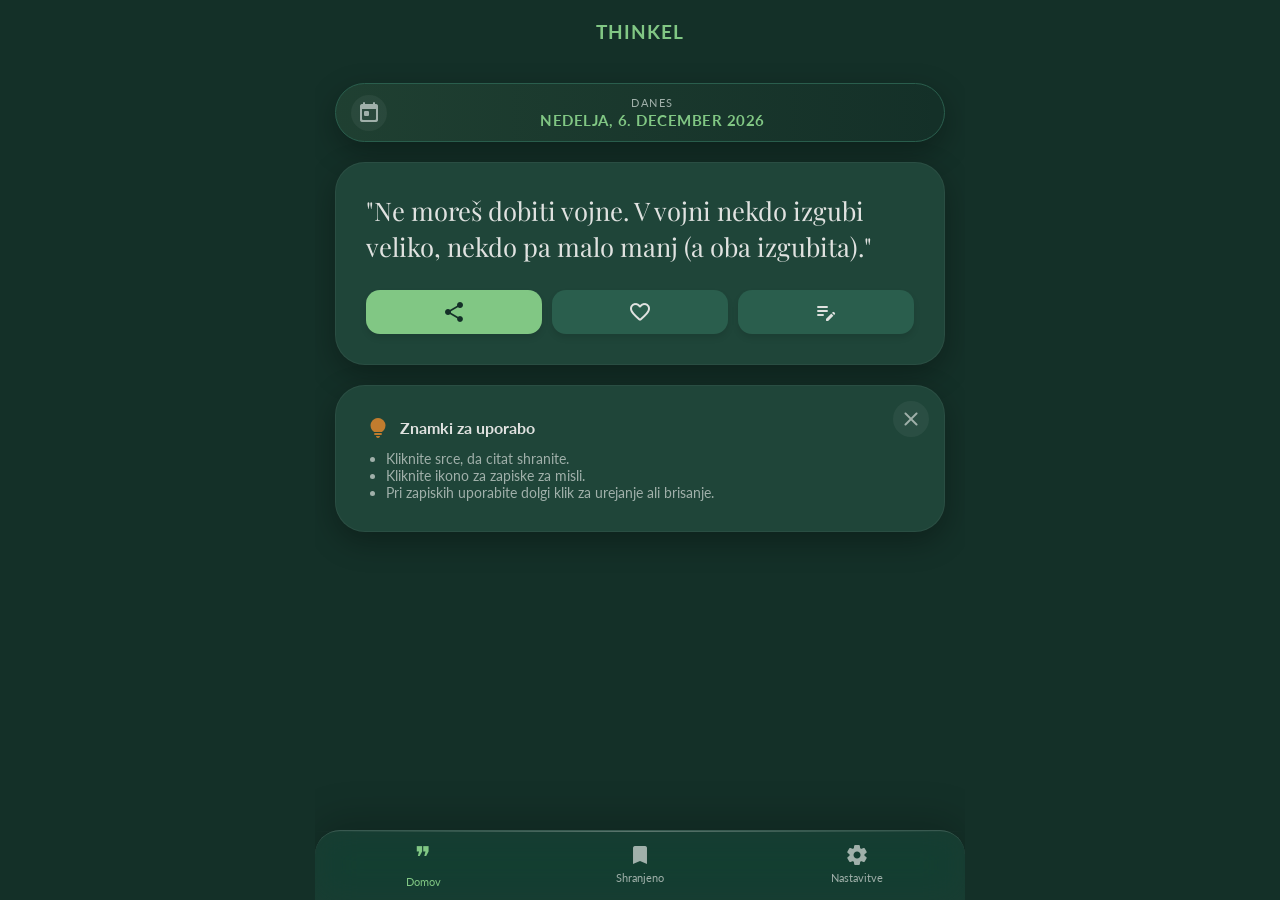
==== index.html @ bec9694e "Add files via upload" ====
<!DOCTYPE html>
<html lang="sl">
<head>
    <meta charset="UTF-8">
    <meta name="viewport" content="width=device-width, initial-scale=1.0, maximum-scale=1.0, user-scalable=no, viewport-fit=cover">
    <meta name="apple-mobile-web-app-capable" content="yes">
    <meta name="apple-mobile-web-app-status-bar-style" content="black-translucent">
    <meta name="theme-color" content="#143028">
    
    <title>Thinkel - Dnevna Inspiracija</title>
    <meta name="description" content="Thinkel: Dnevna inspiracija, citati in osebni dnevnik.">
    
    <link href="https://fonts.googleapis.com/icon?family=Material+Icons+Round" rel="stylesheet">
    <link href="https://fonts.googleapis.com/css2?family=Lato:wght@300;400;700&family=Playfair+Display:ital,wght@0,400;0,700;1,400&display=swap" rel="stylesheet">
    <link rel="stylesheet" href="style.css">
</head>
<body class="dark-theme">

    <div id="app-container">
        <header>
            <h1>Thinkel</h1>
        </header>

        <main>
            <div class="card date-card">
                <button class="date-picker-btn" onclick="document.getElementById('hidden-date-input').showPicker()" aria-label="Izberi datum">
                    <span class="material-icons-round">today</span>
                </button>
                <div class="date-content">
                    <div id="date-label" class="date-label" data-i18n="today">Danes</div>
                    <div id="current-date" class="date-text">...</div>
                </div>
                <input type="date" id="hidden-date-input" onchange="handleDateChange(this.value)" style="opacity: 0; position: absolute; pointer-events: none; width:1px; height:1px;">
            </div>

            <div class="card">
                <div id="quote-content-wrapper">
                    <div id="daily-quote-text" class="quote-text">...</div>
                    <div id="daily-quote-author" class="quote-author"></div>
                    <div class="action-buttons">
                        <button class="action-btn primary" onclick="shareQuote()">
                            <span class="material-icons-round">share</span>
                        </button>
                        <button id="btn-fav-daily" class="action-btn fav" onclick="toggleFavorite(currentQuote.id)">
                            <span class="material-icons-round">favorite_border</span>
                        </button>
                        <button class="action-btn" onclick="openNotesModal()">
                            <span class="material-icons-round">edit_note</span>
                        </button>
                    </div>
                </div>
            </div>

            <div id="info-card" class="card">
                <button class="date-picker-btn" style="top: 15px; right: 15px; left: auto; transform: none;" onclick="hideInfoCard()">
                    <span class="material-icons-round">close</span>
                </button>
                <div style="padding-right: 20px;">
                    <div style="margin-bottom: 10px; display:flex; align-items:center; gap:10px;">
                        <span class="material-icons-round" style="color: var(--accent-gold)">lightbulb</span>
                        <span style="font-weight:700;" data-i18n="usage_tips">Znamki za uporabo</span>
                    </div>
                    <ul style="margin:0; padding-left:20px; font-size: 0.9rem; color: var(--text-secondary);">
                        <li data-i18n="tip1">Kliknite srce, da citat shranite.</li>
                        <li data-i18n="tip2">Kliknite ikono za zapiske za misli.</li>
                        <li data-i18n="tip3">Pri zapiskih uporabite dolgi klik za urejanje ali brisanje.</li>
                    </ul>
                </div>
            </div>
        </main>

        <!-- Bottom Navigation -->
        <nav class="bottom-nav">
            <a href="index.html" class="nav-item active">
                <span class="nav-quote-icon">❞</span>
                <span data-i18n="nav_today">Domov</span>
            </a>
            <a href="saved.html" class="nav-item">
                <span class="material-icons-round">bookmark</span>
                <span data-i18n="nav_saved">Shranjeno</span>
            </a>
            <a href="settings.html" class="nav-item">
                <span class="material-icons-round">settings</span>
                <span data-i18n="nav_settings">Nastavitve</span>
            </a>
        </nav>
    </div>

    <!-- Notes Modal -->
    <div id="notes-modal" class="modal-overlay">
        <div class="modal-card">
            <div class="modal-header">
                <h3 class="modal-title" data-i18n="my_thoughts">Moje misli</h3>
                <button class="btn btn-icon-only" style="background:transparent; color:var(--text-primary); width:auto;" onclick="closeNotesModal()">
                    <span class="material-icons-round">close</span>
                </button>
            </div>
            <div id="modal-quote-ref" class="modal-quote-ref">
                <span id="modal-quote-text" class="modal-quote-text">...</span>
                <span id="modal-quote-author" class="modal-quote-author">...</span>
            </div>
            
            <textarea id="modal-note-input" class="modal-note-area" placeholder="..." oninput="saveNoteFromModal()"></textarea>
            <button class="btn btn-primary" onclick="closeNotesModal()" data-i18n="save_close">Shrani in zapri</button>
        </div>
    </div>

    <!-- Toast -->
    <div id="toast" class="toast">
        <span class="material-icons-round toast-icon">check_circle</span>
        <span id="toast-message">Sporočilo</span>
    </div>

    <script src="app.js"></script>
    <script>
        // Initialize home page
        document.addEventListener('DOMContentLoaded', () => {
            loadSettings();
            loadDate();
            checkInfoCard();
            loadDailyQuote();
            updateTexts();
        });
    </script>
</body>
</html>
---- style.css ----
:root {
    /* Dark Theme (Default) */
    --bg-color: #143028;
    --surface-color: #1f4539;
    --surface-light: #2a5e4d;
    --accent-color: #81C784;
    --accent-gold: #C27C2E;
    --text-primary: #E0E2E0;
    --text-secondary: #A0B0AA;
    --danger: #e57373;
    
    --radius-xl: 30px;
    --radius-md: 16px;
    --radius-sm: 8px;
    --shadow-soft: 0 10px 30px rgba(0,0,0,0.3);
    
    --font-quote: 'Playfair Display', serif;
    --font-ui: 'Lato', sans-serif;
    --font-comic: 'Comic Sans MS', cursive, sans-serif;
    
    --base-font-size: 16px;
    --quote-font-size: 1.6rem;
    
    --safe-area-bottom: env(safe-area-inset-bottom, 20px);
}

/* Light Theme */
body.light-theme {
    --bg-color: #f4f6f8;
    --surface-color: #ffffff;
    --surface-light: #e0e5eb;
    --accent-color: #2e7d32;
    --text-primary: #2c3e50;
    --text-secondary: #7f8c8d;
    --shadow-soft: 0 10px 30px rgba(0,0,0,0.08);
}

/* === RESET & BASE === */
* {
    box-sizing: border-box;
    -webkit-tap-highlight-color: transparent;
}

html, body {
    font-size: var(--base-font-size);
    transition: font-size 0.2s ease;
}

body {
    margin: 0;
    padding: 0;
    font-family: var(--font-ui);
    background-color: var(--bg-color);
    color: var(--text-primary);
    height: 100vh;
    display: flex;
    flex-direction: column;
    overflow: hidden;
    transition: background-color 0.3s, color 0.3s;
}

/* === CONTAINER === */
#app-container {
    width: 100%;
    height: 100%;
    display: flex;
    flex-direction: column;
    position: relative;
}

/* === HEADER === */
header {
    padding: 20px;
    text-align: center;
    z-index: 10;
    position: relative;
}

h1 {
    margin: 0;
    font-size: 1.2rem;
    letter-spacing: 1px;
    color: var(--accent-color);
    text-transform: uppercase;
    font-weight: 700;
}

.back-btn {
    position: absolute;
    left: 20px;
    top: 50%;
    transform: translateY(-50%);
    background: var(--surface-light);
    border: none;
    color: var(--text-primary);
    width: 44px;
    height: 44px;
    border-radius: 50%;
    cursor: pointer;
    display: flex;
    align-items: center;
    justify-content: center;
    transition: all 0.2s;
    box-shadow: 0 4px 6px rgba(0,0,0,0.1);
}

.back-btn.show {
    display: flex;
}

.back-btn:active {
    transform: translateY(-50%) scale(0.95);
}

/* === MAIN CONTENT === */
main {
    flex: 1;
    overflow-y: auto;
    padding: 20px;
    padding-bottom: 100px;
    scrollbar-width: none;
}

main::-webkit-scrollbar {
    display: none;
}

.view {
    display: none;
    animation: fadeIn 0.4s ease-out;
}

.view.active {
    display: block;
}

@keyframes fadeIn {
    from {
        opacity: 0;
        transform: translateY(10px);
    }
    to {
        opacity: 1;
        transform: translateY(0);
    }
}

/* === CARDS === */
.card {
    background: var(--surface-color);
    border-radius: var(--radius-xl);
    padding: 30px;
    margin-bottom: 20px;
    box-shadow: var(--shadow-soft);
    border: 1px solid rgba(255,255,255,0.05);
    position: relative;
}

body.light-theme .card {
    border: 1px solid rgba(0,0,0,0.05);
}

/* === DATE CARD === */
.date-card {
    padding: 12px 20px;
    text-align: center;
    border: 1px solid var(--surface-light);
    background: linear-gradient(90deg, rgba(129, 199, 132, 0.1) 0%, rgba(129, 199, 132, 0) 100%);
}

body.light-theme .date-card {
    background: linear-gradient(90deg, rgba(46, 125, 50, 0.05) 0%, rgba(46, 125, 50, 0) 100%);
}

.date-picker-btn {
    position: absolute;
    left: 15px;
    top: 50%;
    transform: translateY(-50%);
    background: rgba(255, 255, 255, 0.05);
    border: none;
    color: var(--text-secondary);
    width: 36px;
    height: 36px;
    border-radius: 50%;
    display: flex;
    align-items: center;
    justify-content: center;
    cursor: pointer;
    transition: all 0.2s;
    z-index: 2;
}

.date-picker-btn:active {
    transform: translateY(-50%) scale(0.9);
    background: rgba(255,255,255,0.1);
}

.date-content {
    padding-left: 25px;
    text-align: center;
    flex: 1;
}

.date-label {
    font-size: 0.7rem;
    color: var(--text-secondary);
    text-transform: uppercase;
    letter-spacing: 1.5px;
    margin-bottom: 2px;
}

.date-text {
    font-size: 0.95rem;
    letter-spacing: 0.5px;
    color: var(--accent-color);
    text-transform: uppercase;
    font-weight: 700;
}

/* === QUOTE STYLES === */
.quote-text {
    font-family: var(--font-quote);
    font-size: var(--quote-font-size);
    line-height: 1.4;
    margin-bottom: 20px;
    color: var(--text-primary);
    transition: font-size 0.2s;
}

.quote-author {
    font-family: var(--font-ui);
    font-size: 0.9rem;
    color: var(--accent-gold);
    text-align: right;
    font-style: italic;
    margin-bottom: 25px;
}

/* === BUTTONS === */
.action-buttons {
    display: grid;
    grid-template-columns: 1fr 1fr 1fr;
    gap: 10px;
}

.action-btn {
    background: var(--surface-light);
    border: none;
    color: var(--text-primary);
    height: 44px;
    border-radius: 14px;
    cursor: pointer;
    display: flex;
    align-items: center;
    justify-content: center;
    transition: transform 0.1s ease, background 0.2s;
    box-shadow: 0 4px 6px rgba(0,0,0,0.1);
}

.action-btn:active {
    transform: scale(0.95);
}

.action-btn.primary {
    background: var(--accent-color);
    color: var(--bg-color);
}

.action-btn.fav.active {
    color: var(--danger);
    background: rgba(229, 115, 115, 0.1);
}

.action-btn .material-icons-round {
    font-size: 24px;
}

@keyframes heartPop {
    0% { transform: scale(1); }
    50% { transform: scale(1.4); }
    100% { transform: scale(1); }
}

.anim-pop {
    animation: heartPop 0.3s cubic-bezier(0.175, 0.885, 0.32, 1.275);
}

/* === LONG PRESS === */
.long-press-active {
    filter: blur(4px);
    opacity: 0.6;
    transition: filter 0.2s ease, opacity 0.2s ease;
    pointer-events: none;
}

.action-row {
    display: flex;
    justify-content: flex-end;
    gap: 10px;
    margin-top: 15px;
    padding-top: 15px;
    border-top: 1px solid var(--surface-light);
    animation: fadeIn 0.2s ease-out;
}

/* === SEARCH === */
.search-container {
    position: sticky;
    top: 0;
    background: var(--bg-color);
    padding: 10px 0 20px 0;
    z-index: 5;
    margin-bottom: 10px;
}

.search-input-wrapper {
    position: relative;
    width: 100%;
}

.search-input-wrapper .material-icons-round {
    position: absolute;
    left: 15px;
    top: 50%;
    transform: translateY(-50%);
    color: var(--text-secondary);
    pointer-events: none;
}

.search-input {
    width: 100%;
    padding: 12px 12px 12px 45px;
    border-radius: var(--radius-md);
    border: 1px solid var(--surface-light);
    background: var(--surface-color);
    color: var(--text-primary);
    font-family: var(--font-ui);
    font-size: 1rem;
    outline: none;
    transition: border-color 0.2s;
}

.search-input:focus {
    border-color: var(--accent-color);
}

/* === SAVED ITEMS === */
.saved-tabs {
    display: flex;
    gap: 10px;
    margin-bottom: 10px;
}

.saved-tab {
    flex: 1;
    padding: 12px;
    text-align: center;
    background: var(--surface-light);
    border-radius: 50px;
    cursor: pointer;
    color: var(--text-secondary);
    font-weight: 700;
    font-size: 0.9rem;
    transition: all 0.2s;
    display: flex;
    align-items: center;
    justify-content: center;
    gap: 6px;
}

.saved-tab.active {
    background: var(--accent-color);
    color: var(--bg-color);
}

.saved-tab .material-icons-round {
    font-size: 18px;
}

.fav-item, .note-item {
    background: var(--surface-color);
    padding: 20px;
    border-radius: var(--radius-md);
    margin-bottom: 15px;
    display: block;
    transition: transform 0.2s;
    box-shadow: 0 2px 5px rgba(0,0,0,0.05);
    position: relative;
}

.note-item {
    border-left: 4px solid var(--accent-gold);
    cursor: pointer;
}

.note-item:active {
    transform: scale(0.98);
}

.fav-content, .note-content {
    pointer-events: none;
}

.fav-quote, .note-quote-ref {
    font-family: var(--font-quote);
    font-size: 1.1rem;
    margin-bottom: 5px;
}

.fav-author {
    font-size: 0.8rem;
    color: var(--text-secondary);
}

.note-quote-ref {
    font-size: 0.9rem;
    font-style: italic;
    opacity: 0.6;
    color: var(--accent-gold);
    margin-bottom: 4px;
    display: block;
}

.note-author {
    font-size: 0.8rem;
    color: var(--text-secondary);
    margin-bottom: 12px;
}

.note-body {
    font-size: 1.15rem;
    line-height: 1.5;
    white-space: pre-wrap;
    color: var(--text-primary);
}

/* === SETTINGS === */
.setting-item {
    margin-bottom: 35px;
}

.setting-label {
    font-size: 0.85rem;
    color: var(--text-secondary);
    display: block;
    margin-bottom: 12px;
    padding-left: 4px;
}

.segment-control {
    background: var(--surface-light);
    padding: 5px;
    border-radius: 50px;
    display: flex;
    position: relative;
    gap: 4px;
}

.segment-pill {
    position: absolute;
    top: 5px;
    bottom: 5px;
    left: 0;
    background: var(--text-primary);
    border-radius: 25px;
    z-index: 1;
    transition: transform 0.3s cubic-bezier(0.4, 0.0, 0.2, 1), width 0.3s cubic-bezier(0.4, 0.0, 0.2, 1);
    box-shadow: 0 2px 5px rgba(0,0,0,0.2);
}

.segment-opt {
    flex: 1;
    text-align: center;
    padding: 10px 0;
    border-radius: 25px;
    color: var(--text-secondary);
    font-size: 0.95rem;
    font-weight: 600;
    cursor: pointer;
    z-index: 2;
    position: relative;
    transition: color 0.2s;
    user-select: none;
    background: transparent;
}

input[type="file"] {
    display: none;
}

/* === WALLPAPER EDITOR === */
.main-container {
    flex: 1;
    display: flex;
    flex-direction: column;
    overflow: hidden;
    position: relative;
}

#editor-view {
    display: none;
    flex-direction: column;
    height: 100%;
    overflow: hidden;
    position: relative;
}

#editor-view.active {
    display: flex;
}

.image-section {
    height: 50vh;
    min-height: 300px;
    max-height: 500px;
    position: relative;
    flex-shrink: 0;
    background-color: rgba(0,0,0,0.1);
    border-radius: var(--radius-xl);
    overflow: hidden;
    margin: 0 20px 20px 20px;
}

#image-container {
    position: relative;
    width: 100%;
    height: 100%;
    background-size: contain;
    background-position: center;
    background-repeat: no-repeat;
    border-radius: var(--radius-xl);
}

#quote-overlay {
    position: absolute;
    width: 85%;
    max-width: 320px;
    text-align: center;
    padding: 25px;
    border-radius: var(--radius-md);
    transition: all 0.3s ease;
    z-index: 2;
    top: 50%;
    left: 50%;
    transform: translate(-50%, -50%);
    text-shadow: 0 2px 4px rgba(0,0,0,0.5);
    background: transparent;
    border: none;
    backdrop-filter: none;
    -webkit-backdrop-filter: none;
}

body.light-theme #quote-overlay {
    text-shadow: 0 2px 4px rgba(0,0,0,0.2);
}

#quote-text {
    font-family: var(--font-quote);
    font-size: var(--quote-font-size);
    color: var(--text-primary);
    line-height: 1.4;
    margin: 0;
    word-wrap: break-word;
}

#quote-author {
    font-family: var(--font-ui);
    font-size: 0.9rem;
    color: var(--accent-gold);
    text-align: right;
    font-style: italic;
    margin-top: 15px;
}

.controls-section {
    flex: 1;
    overflow-y: auto;
    padding: 0 20px 20px 20px;
    -webkit-overflow-scrolling: touch;
    scrollbar-width: none;
}

.controls-section::-webkit-scrollbar {
    display: none;
}

#upload-view {
    display: none;
    flex-direction: column;
    justify-content: center;
    align-items: center;
    height: 100%;
    padding: 20px;
    animation: fadeIn 0.4s ease-out;
}

#upload-view.active {
    display: flex;
}

#upload-card {
    display: flex;
    flex-direction: column;
    align-items: center;
    justify-content: center;
    min-height: 300px;
    border: 2px dashed var(--surface-light);
    cursor: pointer;
    transition: all 0.2s;
    border-radius: var(--radius-xl);
    width: 100%;
    max-width: 400px;
}

#upload-card:hover {
    border-color: var(--accent-color);
}

#upload-icon {
    font-size: 48px;
    color: var(--text-secondary);
    margin-bottom: 15px;
}

#upload-text {
    color: var(--text-secondary);
    text-align: center;
}

.control-group {
    margin-bottom: 25px;
}

.control-label {
    font-size: 0.85rem;
    color: var(--text-secondary);
    display: block;
    margin-bottom: 12px;
    padding-left: 4px;
}

/* Slider */
.slider-container {
    width: 100%;
}

input[type="range"] {
    -webkit-appearance: none;
    width: 100%;
    height: 6px;
    border-radius: 3px;
    background: var(--surface-light);
    outline: none;
}

input[type="range"]::-webkit-slider-thumb {
    -webkit-appearance: none;
    width: 20px;
    height: 20px;
    border-radius: 50%;
    background: var(--accent-color);
    cursor: pointer;
    box-shadow: 0 2px 4px rgba(0,0,0,0.2);
}

input[type="range"]::-moz-range-thumb {
    width: 20px;
    height: 20px;
    border-radius: 50%;
    background: var(--accent-color);
    cursor: pointer;
    border: none;
    box-shadow: 0 2px 4px rgba(0,0,0,0.2);
}

/* Color Picker */
.color-row {
    display: flex;
    gap: 12px;
    align-items: center;
}

#color-picker-btn {
    width: 44px;
    height: 44px;
    border-radius: 50%;
    border: 3px solid var(--surface-light);
    cursor: pointer;
    transition: all 0.2s;
}

#color-picker-btn:active {
    transform: scale(0.9);
}

.color-swatches {
    display: flex;
    gap: 8px;
    flex-wrap: wrap;
}

.color-swatch {
    width: 36px;
    height: 36px;
    border-radius: 50%;
    border: 2px solid transparent;
    cursor: pointer;
    transition: all 0.2s;
}

.color-swatch.active {
    border-color: var(--accent-color);
    transform: scale(1.1);
}

/* Alignment Buttons */
.alignment-buttons {
    display: flex;
    gap: 10px;
}

.align-btn {
    background: var(--surface-light);
    border: none;
    color: var(--text-primary);
    width: 44px;
    height: 44px;
    border-radius: 14px;
    cursor: pointer;
    display: flex;
    align-items: center;
    justify-content: center;
    transition: all 0.2s;
    box-shadow: 0 4px 6px rgba(0,0,0,0.1);
}

.align-btn.active {
    background: var(--accent-color);
    color: var(--bg-color);
}

.align-btn:active {
    transform: scale(0.95);
}

/* === BUTTONS === */
.btn {
    background: var(--surface-light);
    border: none;
    color: var(--text-primary);
    padding: 12px 20px;
    border-radius: var(--radius-md);
    font-family: var(--font-ui);
    font-weight: 700;
    font-size: 0.9rem;
    cursor: pointer;
    display: flex;
    align-items: center;
    justify-content: center;
    gap: 8px;
    transition: all 0.2s ease;
    text-decoration: none;
}

.btn:active {
    transform: scale(0.96);
}

.btn-primary {
    background: var(--accent-color);
    color: var(--bg-color);
    width: 100%;
}

.btn-danger {
    background: var(--danger);
    color: white;
}

.btn-secondary {
    background: rgba(255,255,255,0.1);
    color: var(--text-primary);
}

body.light-theme .btn-secondary {
    background: rgba(0,0,0,0.05);
}

.btn-icon-only {
    padding: 10px;
    width: 44px;
    height: 44px;
    flex: none;
}

/* === BOTTOM NAV === */
.bottom-nav {
    position: fixed;
    bottom: 0;
    left: 0;
    width: 100%;
    padding-bottom: calc(12px + var(--safe-area-bottom));
    padding-top: 12px;
    background: rgba(31, 69, 57, 0.6);
    backdrop-filter: blur(20px) saturate(180%);
    -webkit-backdrop-filter: blur(20px) saturate(180%);
    border-top: 1px solid rgba(255,255,255,0.15);
    box-shadow: 0 -10px 40px rgba(0,0,0,0.2);
    display: flex;
    justify-content: space-around;
    border-top-left-radius: 25px;
    border-top-right-radius: 25px;
    z-index: 100;
}

.bottom-nav::before {
    content: '';
    position: absolute;
    top: 0;
    left: 0;
    right: 0;
    height: 1px;
    background: linear-gradient(90deg, transparent, rgba(255,255,255,0.5), transparent);
    opacity: 0.6;
}

body.light-theme .bottom-nav {
    background: rgba(255, 255, 255, 0.65);
    border-top: 1px solid rgba(255, 255, 255, 0.8);
}

.nav-item {
    color: var(--text-secondary);
    text-decoration: none;
    display: flex;
    flex-direction: column;
    align-items: center;
    font-size: 0.7rem;
    gap: 4px;
    transition: color 0.2s;
    width: 60px;
    height: 100%;
    justify-content: flex-start;
}

.nav-item.active {
    color: var(--accent-color);
}

.nav-item .material-icons-round {
    font-size: 24px;
}

.nav-quote-icon {
    font-family: var(--font-quote);
    font-size: 30px;
    line-height: 1;
    margin-top: -2px;
    opacity: 0.8;
}

.nav-item.active .nav-quote-icon {
    opacity: 1;
}

/* === MODALS === */
.modal-overlay {
    position: fixed;
    top: 0;
    left: 0;
    width: 100%;
    height: 100%;
    background: rgba(0, 0, 0, 0.7);
    backdrop-filter: blur(5px);
    z-index: 1000;
    display: flex;
    align-items: center;
    justify-content: center;
    opacity: 0;
    pointer-events: none;
    transition: opacity 0.3s ease;
    padding-bottom: var(--safe-area-bottom);
}

.modal-overlay.open {
    opacity: 1;
    pointer-events: auto;
}

.modal-card {
    background: var(--surface-color);
    width: 90%;
    max-width: 400px;
    max-height: 80vh;
    border-radius: var(--radius-xl);
    padding: 25px;
    text-align: left;
    transform: scale(0.9);
    transition: transform 0.3s cubic-bezier(0.175, 0.885, 0.32, 1.275);
    border: 1px solid rgba(255,255,255,0.1);
    display: flex;
    flex-direction: column;
    margin-bottom: 20px;
}

.modal-overlay.open .modal-card {
    transform: scale(1);
}

.modal-header {
    display: flex;
    justify-content: space-between;
    align-items: center;
    margin-bottom: 15px;
}

.modal-title {
    font-size: 1.2rem;
    color: var(--text-primary);
    margin: 0;
    font-family: var(--font-quote);
}

.modal-quote-ref {
    background: rgba(0,0,0,0.15);
    border-left: 3px solid var(--accent-gold);
    padding: 10px 15px;
    margin-bottom: 15px;
    border-radius: var(--radius-sm);
    font-size: 0.85rem;
    color: var(--text-secondary);
    display: flex;
    flex-direction: column;
    gap: 4px;
}

body.light-theme .modal-quote-ref {
    background: rgba(0,0,0,0.05);
}

.modal-quote-text {
    display: block;
    color: var(--text-primary);
    font-family: var(--font-quote);
    font-size: 0.95rem;
    line-height: 1.3;
}

.modal-quote-author {
    font-size: 0.8rem;
    text-align: right;
    color: var(--accent-gold);
    font-style: italic;
}

.modal-note-area {
    width: 100%;
    background: rgba(0,0,0,0.2);
    border: 1px solid rgba(255,255,255,0.1);
    border-radius: var(--radius-md);
    color: var(--text-primary);
    padding: 15px;
    font-family: var(--font-ui);
    font-size: 1rem;
    resize: none;
    outline: none;
    flex: 1;
    min-height: 200px;
    margin-bottom: 15px;
}

.modal-note-area:focus {
    border-color: var(--accent-color);
}

body.light-theme .modal-note-area {
    background: rgba(0,0,0,0.05);
}

/* === TOAST === */
.toast {
    position: fixed;
    top: 20px;
    left: 50%;
    transform: translateX(-50%) translateY(-100px);
    background: var(--surface-light);
    color: var(--text-primary);
    padding: 12px 24px;
    border-radius: 50px;
    box-shadow: var(--shadow-soft);
    display: flex;
    align-items: center;
    gap: 10px;
    z-index: 200;
    opacity: 0;
    transition: all 0.3s;
    font-size: 0.9rem;
    white-space: nowrap;
    border: 1px solid rgba(255,255,255,0.1);
}

body.light-theme .toast {
    background: #fff;
    border: 1px solid #eee;
}

.toast.show {
    transform: translateX(-50%) translateY(0);
    opacity: 1;
}

.toast-icon {
    color: var(--accent-color);
}

/* === DESKTOP === */
@media (min-width: 600px) {
    body {
        background-color: var(--bg-color);
        display: flex;
        align-items: center;
        justify-content: center;
    }
    
    body.light-theme {
        background-color: #f0f2f5;
    }
    
    #app-container {
        width: 100%;
        /* Povečana širina za namizja, da izkoristi prostor */
        max-width: 650px; 
        height: 100vh; /* Polna višina zaslona */
        
        /* Odstranjeni so elementi, ki ustvarjajo videz telefona */
        border-radius: 0;
        border: none;
        box-shadow: none;
        
        overflow: hidden;
    }
    
    /* Odstranimo posebne nastavitve za okvir v svetlem načinu */
    body.light-theme #app-container {
        border: none;
    }
    
    .bottom-nav {
        position: absolute;
        width: 100%;
        left: 0;
    }
    
    .image-section {
        height: 45vh;
    }
}

/* Wallpaper editor styles */
#wallpaper-page .bottom-nav {
    display: none !important;
}

.back-btn.wallpaper-back {
    position: fixed;
    left: 20px;
    top: 20px;
    z-index: 1001;
    background: var(--surface-light);
    border: none;
    color: var(--text-primary);
    width: 44px;
    height: 44px;
    border-radius: 50%;
    cursor: pointer;
    display: flex;
    align-items: center;
    justify-content: center;
    transition: all 0.2s;
    box-shadow: 0 4px 6px rgba(0,0,0,0.1);
}

.back-btn.wallpaper-back:active {
    transform: scale(0.95);
}

@media (max-width: 599px) {
    .back-btn.wallpaper-back {
        left: 15px;
        top: 15px;
        width: 40px;
        height: 40px;
    }
}

/* Desktop frame for wallpaper preview */
@media (min-width: 600px) {
    .preview-card {
        border: 8px solid #2a5e4d;
        border-radius: calc(var(--radius-xl) + 8px);
        margin: 20px;
    }
    
    body.light-theme .preview-card {
        border-color: #cbd5e1;
    }
}
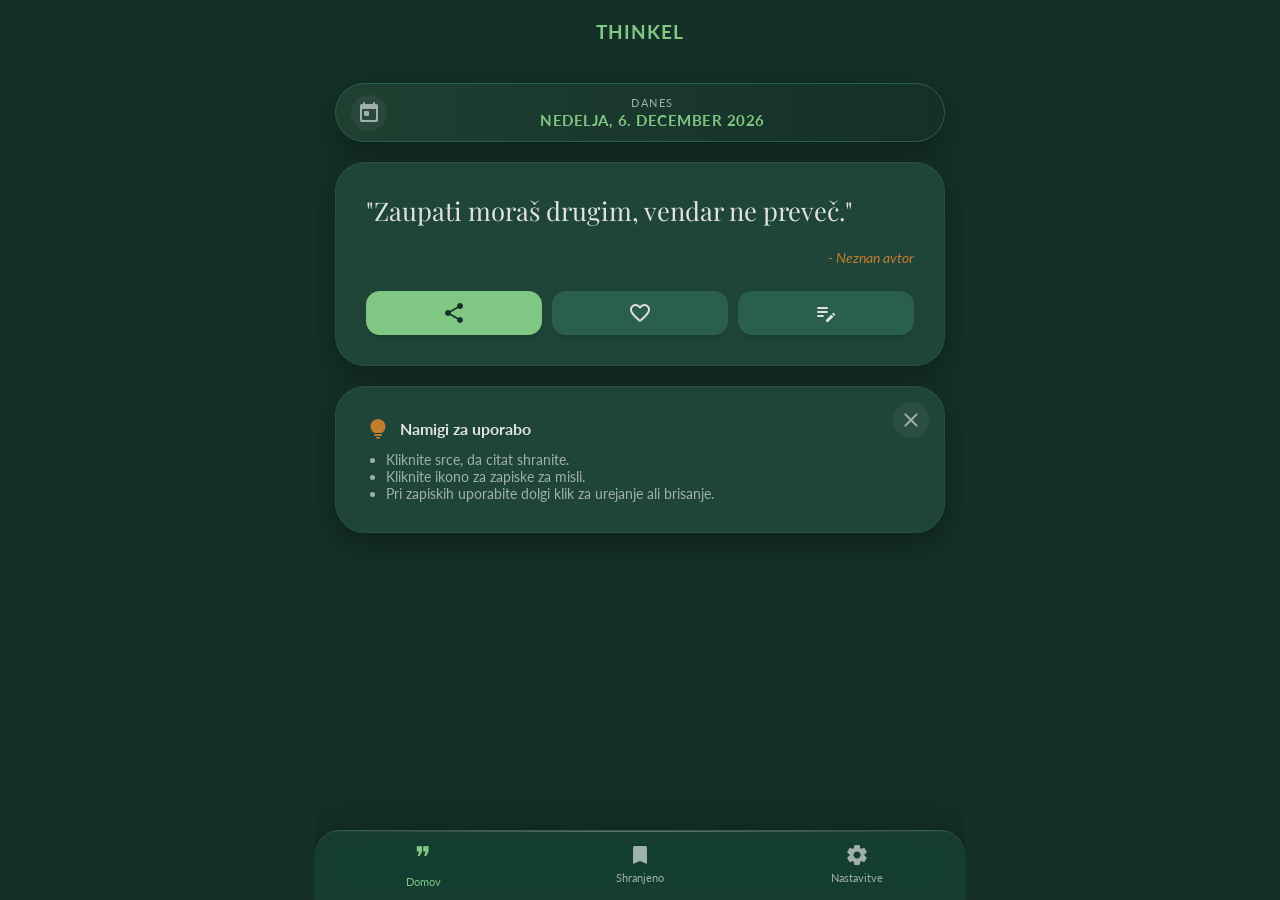
==== commit 459b8b59: "Standardize quote data, fix typos, improve logic, and enhance README - Standardized property names t" ====
--- a/index.html
+++ b/index.html
@@ -23,7 +23,7 @@
 
         <main>
             <div class="card date-card">
-                <button class="date-picker-btn" onclick="document.getElementById('hidden-date-input').showPicker()" aria-label="Izberi datum">
+                <button class="date-picker-btn" onclick="openDatePicker()" aria-label="Izberi datum">
                     <span class="material-icons-round">today</span>
                 </button>
                 <div class="date-content">
@@ -113,6 +113,19 @@
 
     <script src="app.js"></script>
     <script>
+        function openDatePicker() {
+            const input = document.getElementById('hidden-date-input');
+            if (input.showPicker) {
+                try {
+                    input.showPicker();
+                } catch (e) {
+                    input.click();
+                }
+            } else {
+                input.click();
+            }
+        }
+
         // Initialize home page
         document.addEventListener('DOMContentLoaded', () => {
             loadSettings();
